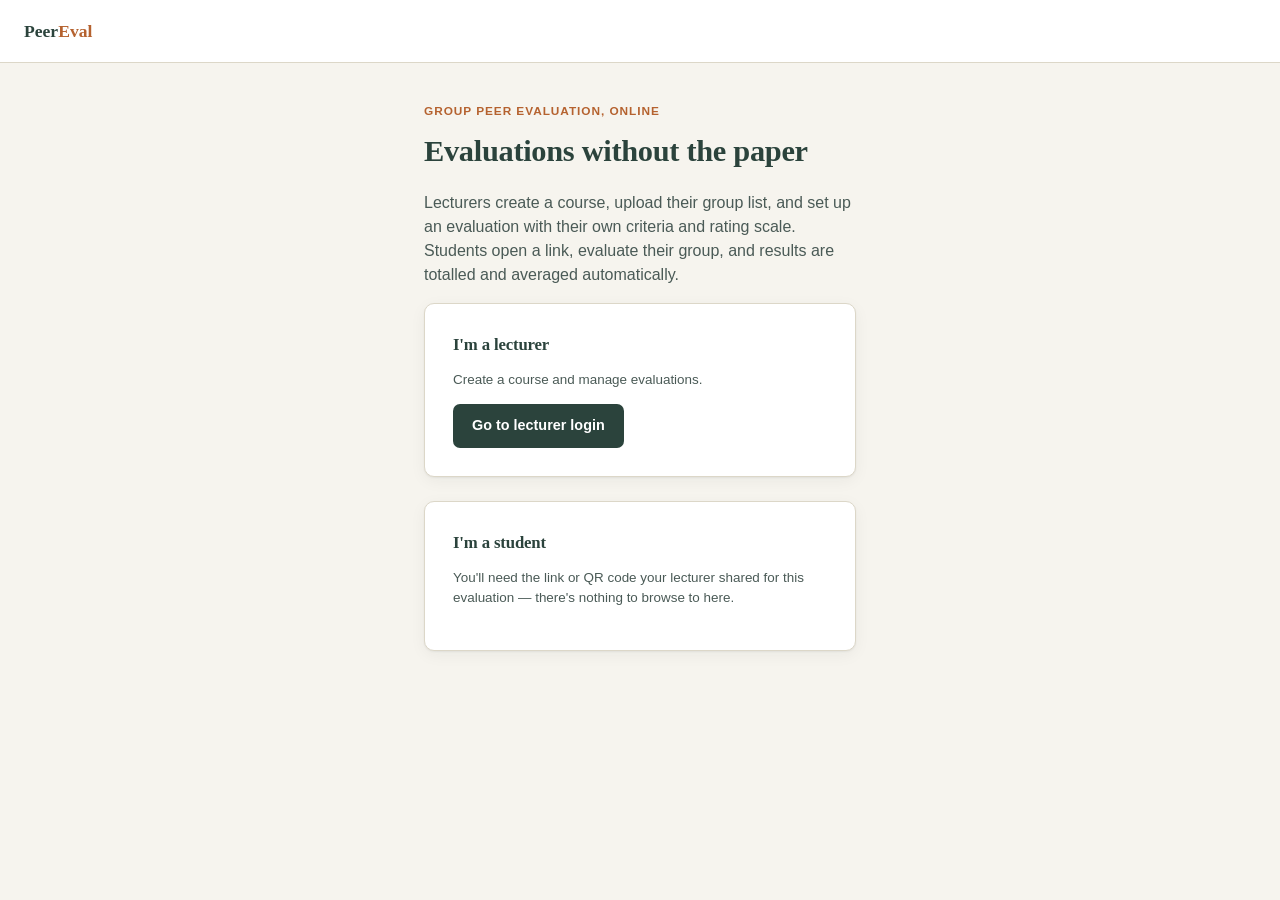
==== index.html @ 03b61951 "Initial commit: PeerEval with Grand UI" ====
<!DOCTYPE html>
<html lang="en">
<head>
<meta charset="UTF-8">
<meta name="viewport" content="width=device-width, initial-scale=1.0">
<title>Peer Eval</title>
<link rel="stylesheet" href="css/style.css">
</head>
<body>
  <div class="topbar">
    <a class="brand" href="index.html">Peer<span>Eval</span></a>
  </div>
  <div class="wrap wrap--narrow">
    <span class="eyebrow">Group peer evaluation, online</span>
    <h1>Evaluations without the paper</h1>
    <p>Lecturers create a course, upload their group list, and set up an evaluation with their own
      criteria and rating scale. Students open a link, evaluate their group, and results are
      totalled and averaged automatically.</p>

    <div class="card">
      <h3>I'm a lecturer</h3>
      <p class="hint">Create a course and manage evaluations.</p>
      <a class="btn" href="lecturer/login.html">Go to lecturer login</a>
    </div>

    <div class="card">
      <h3>I'm a student</h3>
      <p class="hint">You'll need the link or QR code your lecturer shared for this evaluation —
        there's nothing to browse to here.</p>
    </div>
  </div>
</body>
</html>
---- css/style.css ----
:root {
  --ink: #1c2422;
  --ink-soft: #4a5a56;
  --paper: #f6f4ee;
  --panel: #ffffff;
  --line: #dcd7c8;
  --moss: #3f5d54;
  --moss-deep: #2b433c;
  --clay: #b5622f;
  --clay-soft: #f0ddd0;
  --good: #3f5d54;
  --warn: #b5622f;
  --radius: 10px;
  --shadow: 0 1px 2px rgba(28, 36, 34, 0.06), 0 4px 16px rgba(28, 36, 34, 0.05);
  --font-display: "Fraunces", "Iowan Old Style", Georgia, serif;
  --font-body: "Inter", -apple-system, BlinkMacSystemFont, "Segoe UI", sans-serif;
  --font-mono: "IBM Plex Mono", ui-monospace, monospace;
}

* { box-sizing: border-box; }

html, body {
  margin: 0;
  padding: 0;
  background: var(--paper);
  color: var(--ink);
  font-family: var(--font-body);
  font-size: 16px;
  line-height: 1.5;
}

h1, h2, h3 {
  font-family: var(--font-display);
  font-weight: 600;
  letter-spacing: -0.01em;
  color: var(--moss-deep);
  margin: 0 0 0.4em 0;
}

h1 { font-size: 1.9rem; }
h2 { font-size: 1.35rem; }
h3 { font-size: 1.05rem; }

a { color: var(--moss); }

p { color: var(--ink-soft); }

.wrap {
  max-width: 880px;
  margin: 0 auto;
  padding: 40px 24px 80px;
}

.wrap--narrow { max-width: 480px; }

.topbar {
  display: flex;
  align-items: center;
  justify-content: space-between;
  padding: 18px 24px;
  border-bottom: 1px solid var(--line);
  background: var(--panel);
}

.brand {
  font-family: var(--font-display);
  font-weight: 600;
  font-size: 1.1rem;
  color: var(--moss-deep);
  text-decoration: none;
}

.brand span { color: var(--clay); }

.card {
  background: var(--panel);
  border: 1px solid var(--line);
  border-radius: var(--radius);
  box-shadow: var(--shadow);
  padding: 28px;
  margin-bottom: 24px;
}

.card + .card { margin-top: 20px; }

label {
  display: block;
  font-size: 0.82rem;
  font-weight: 600;
  color: var(--ink-soft);
  margin-bottom: 6px;
  margin-top: 16px;
  text-transform: uppercase;
  letter-spacing: 0.04em;
}
label:first-child { margin-top: 0; }

input[type="text"],
input[type="email"],
input[type="password"],
input[type="number"],
input[type="file"],
select,
textarea {
  width: 100%;
  padding: 10px 12px;
  border: 1px solid var(--line);
  border-radius: 7px;
  background: var(--paper);
  font-family: var(--font-body);
  font-size: 0.95rem;
  color: var(--ink);
}

input:focus, select:focus, textarea:focus {
  outline: 2px solid var(--moss);
  outline-offset: 1px;
}

.btn {
  display: inline-flex;
  align-items: center;
  gap: 6px;
  padding: 10px 18px;
  border-radius: 7px;
  border: 1px solid transparent;
  background: var(--moss-deep);
  color: #fff;
  font-family: var(--font-body);
  font-weight: 600;
  font-size: 0.9rem;
  cursor: pointer;
  text-decoration: none;
}
.btn:hover { background: var(--moss); }
.btn:disabled { opacity: 0.5; cursor: not-allowed; }

.btn--ghost {
  background: transparent;
  border-color: var(--line);
  color: var(--ink);
}
.btn--ghost:hover { background: var(--paper); }

.btn--clay { background: var(--clay); }
.btn--clay:hover { background: #9c5228; }

.btn--sm { padding: 6px 12px; font-size: 0.82rem; }

.row { display: flex; gap: 12px; align-items: center; }
.row--between { justify-content: space-between; }
.row--wrap { flex-wrap: wrap; }

.pill {
  display: inline-block;
  padding: 3px 10px;
  border-radius: 999px;
  font-size: 0.74rem;
  font-weight: 600;
  letter-spacing: 0.02em;
}
.pill--good { background: #e4ebe6; color: var(--moss-deep); }
.pill--warn { background: var(--clay-soft); color: #8a4620; }

.list-item {
  display: flex;
  align-items: center;
  justify-content: space-between;
  padding: 12px 0;
  border-bottom: 1px solid var(--line);
}
.list-item:last-child { border-bottom: none; }

table {
  width: 100%;
  border-collapse: collapse;
  font-size: 0.88rem;
}
th, td {
  text-align: left;
  padding: 9px 14px;
  border-bottom: 1px solid var(--line);
  white-space: nowrap;
}
th {
  font-family: var(--font-body);
  font-size: 0.72rem;
  text-transform: uppercase;
  letter-spacing: 0.04em;
  color: var(--ink-soft);
}
tr:last-child td { border-bottom: none; }

.table-scroll {
  overflow-x: auto;
  border: 1px solid var(--line);
  border-radius: 8px;
  -webkit-overflow-scrolling: touch;
}
.table-scroll table {
  border: none;
  border-collapse: separate;
  border-spacing: 0;
}
.table-scroll th, .table-scroll td { border-bottom: 1px solid var(--line); }
.table-scroll tr:last-child td { border-bottom: none; }
.table-scroll th:first-child,
.table-scroll td:first-child {
  position: sticky;
  left: 0;
  z-index: 1;
  background: var(--panel);
  box-shadow: 1px 0 0 var(--line);
  font-weight: 600;
}

.error-box {
  background: var(--clay-soft);
  border: 1px solid #e0b8a0;
  color: #8a4620;
  border-radius: 7px;
  padding: 10px 14px;
  font-size: 0.88rem;
  margin-top: 14px;
}

.hint { color: var(--ink-soft); font-size: 0.84rem; }

.eyebrow {
  font-size: 0.74rem;
  font-weight: 700;
  letter-spacing: 0.08em;
  text-transform: uppercase;
  color: var(--clay);
  margin-bottom: 8px;
  display: block;
}

.rating-table th, .rating-table td { text-align: center; }
.rating-table td:first-child, .rating-table th:first-child { text-align: left; }
.rating-table input[type="radio"] { transform: scale(1.15); }

.qr-box img {
  border: 1px solid var(--line);
  border-radius: 8px;
  padding: 12px;
  background: #fff;
}

footer.hint { text-align: center; margin-top: 40px; }

/* ---- Section nav (dedicated-sections layout) ---- */
.section-nav {
  display: flex;
  gap: 4px;
  border-bottom: 1px solid var(--line);
  margin-bottom: 24px;
  overflow-x: auto;
}

.section-nav__item {
  appearance: none;
  background: transparent;
  border: none;
  border-bottom: 2px solid transparent;
  padding: 10px 4px;
  margin-right: 22px;
  font-family: var(--font-body);
  font-weight: 600;
  font-size: 0.92rem;
  color: var(--ink-soft);
  cursor: pointer;
  white-space: nowrap;
}
.section-nav__item:hover { color: var(--ink); }
.section-nav__item.is-active {
  color: var(--moss-deep);
  border-bottom-color: var(--clay);
}

.section-panel { display: none; }
.section-panel.is-active { display: block; }

/* ---- App shell (persistent top bar w/ identity) ---- */
.appbar {
  display: flex;
  align-items: center;
  justify-content: space-between;
  padding: 18px 24px;
  border-bottom: 1px solid var(--line);
  background: var(--panel);
}
.appbar__crumbs { display: flex; align-items: center; gap: 10px; }
.appbar__crumbs .sep { color: var(--line); }
.appbar__crumbs a { text-decoration: none; font-size: 0.9rem; color: var(--ink-soft); }
.appbar__crumbs a:hover { color: var(--moss-deep); }
.appbar__crumbs .current { font-size: 0.9rem; font-weight: 600; color: var(--moss-deep); }

/* ---- Empty state ---- */
.empty-state {
  text-align: center;
  padding: 32px 16px;
  color: var(--ink-soft);
}

/* ---- Skeleton loading ---- */
.skeleton {
  background: linear-gradient(90deg, var(--paper) 25%, #eee9dd 37%, var(--paper) 63%);
  background-size: 400% 100%;
  animation: skeleton-pulse 1.4s ease infinite;
  border-radius: 6px;
  height: 14px;
}
@keyframes skeleton-pulse {
  0% { background-position: 100% 50%; }
  100% { background-position: 0 50%; }
}
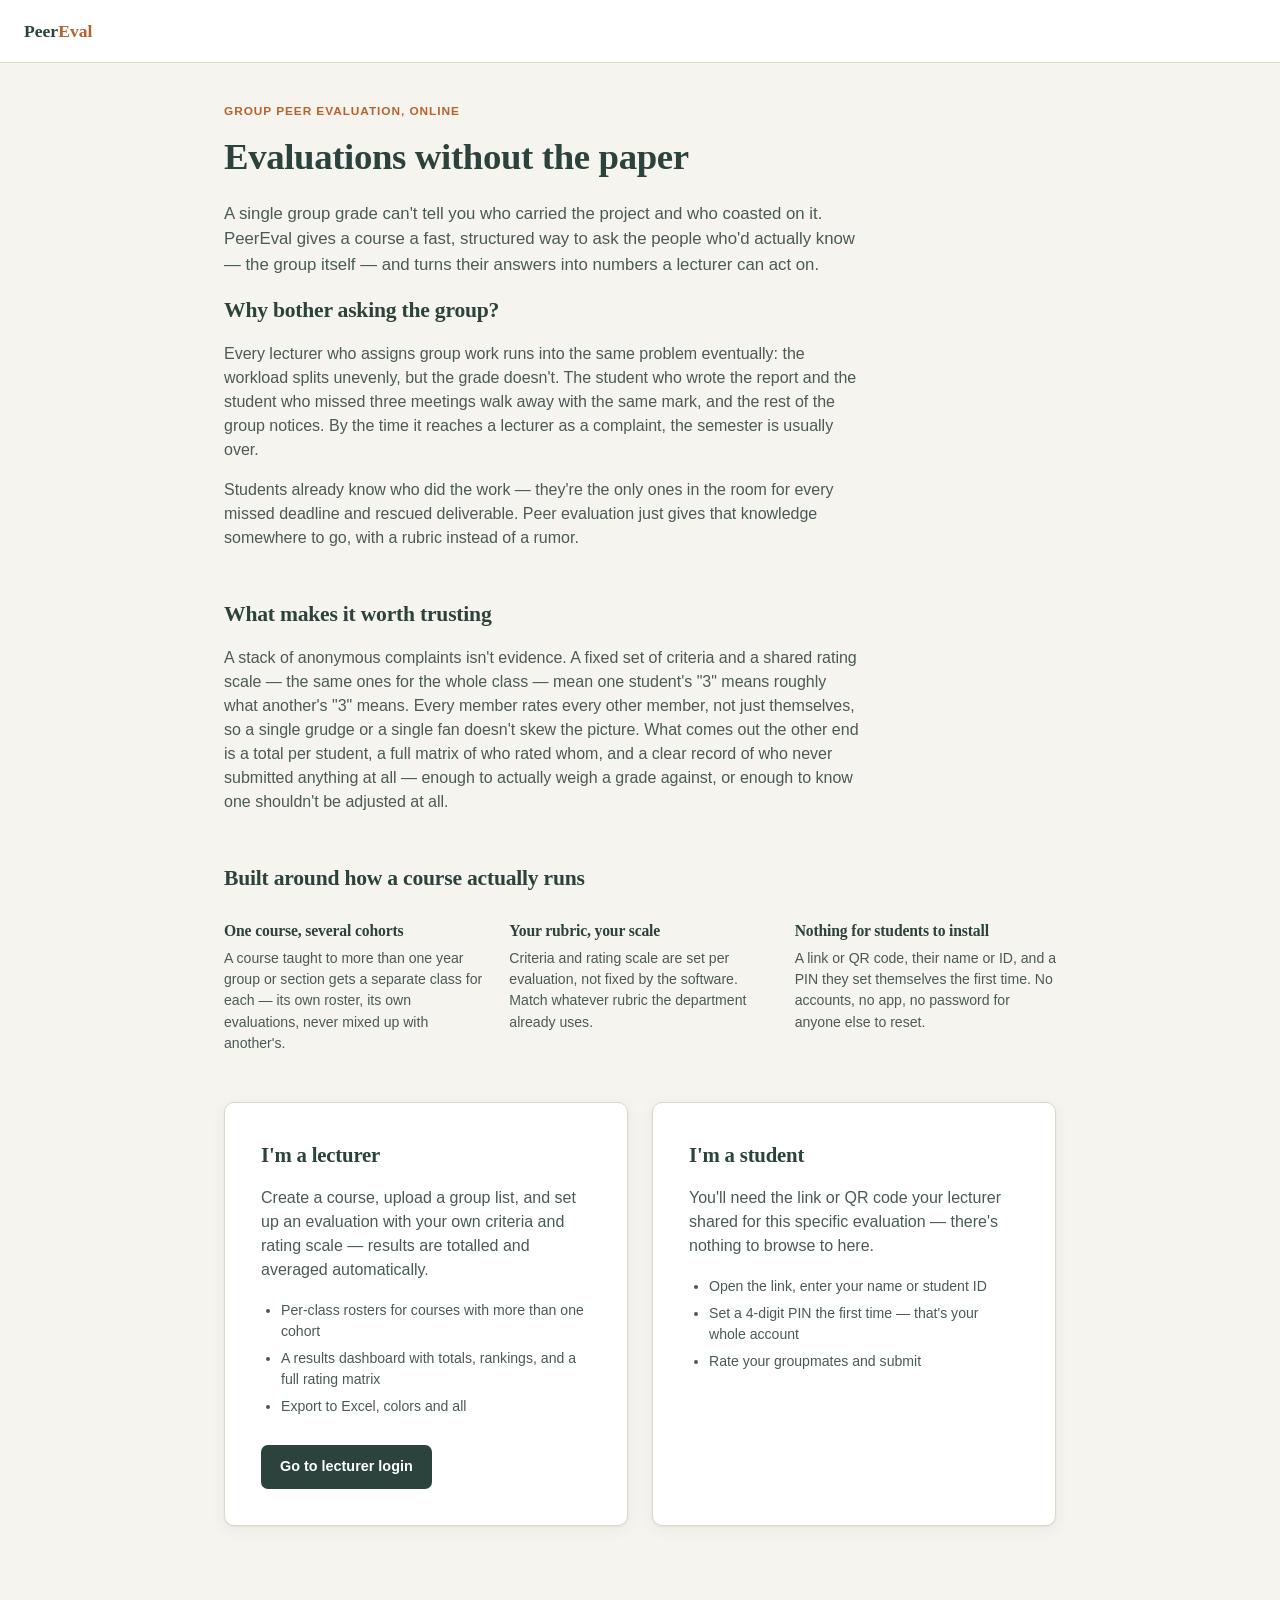
==== commit 61e63d74: "made improvemen to the landing page" ====
--- a/index.html
+++ b/index.html
@@ -3,31 +3,93 @@
 <head>
 <meta charset="UTF-8">
 <meta name="viewport" content="width=device-width, initial-scale=1.0">
-<title>Peer Eval</title>
-<link rel="stylesheet" href="css/style.css">
+<title>PeerEval — Group peer evaluation, online</title>
+<meta name="description" content="A fast, structured way for lecturers to ask a project group who actually did the work — custom rubrics, no accounts for students, results totalled automatically.">
+<link rel="stylesheet" href="css/style.css?v=20260818">
 </head>
 <body>
   <div class="topbar">
     <a class="brand" href="index.html">Peer<span>Eval</span></a>
   </div>
-  <div class="wrap wrap--narrow">
-    <span class="eyebrow">Group peer evaluation, online</span>
-    <h1>Evaluations without the paper</h1>
-    <p>Lecturers create a course, upload their group list, and set up an evaluation with their own
-      criteria and rating scale. Students open a link, evaluate their group, and results are
-      totalled and averaged automatically.</p>
+  <div class="wrap">
 
-    <div class="card">
-      <h3>I'm a lecturer</h3>
-      <p class="hint">Create a course and manage evaluations.</p>
-      <a class="btn" href="lecturer/login.html">Go to lecturer login</a>
+    <div class="landing-hero">
+      <span class="eyebrow">Group peer evaluation, online</span>
+      <h1>Evaluations without the paper</h1>
+      <p>A single group grade can't tell you who carried the project and who coasted on it.
+        PeerEval gives a course a fast, structured way to ask the people who'd actually
+        know — the group itself — and turns their answers into numbers a lecturer can act on.</p>
     </div>
 
-    <div class="card">
-      <h3>I'm a student</h3>
-      <p class="hint">You'll need the link or QR code your lecturer shared for this evaluation —
-        there's nothing to browse to here.</p>
+    <div class="section">
+      <h2>Why bother asking the group?</h2>
+      <p>Every lecturer who assigns group work runs into the same problem eventually: the
+        workload splits unevenly, but the grade doesn't. The student who wrote the report
+        and the student who missed three meetings walk away with the same mark, and the
+        rest of the group notices. By the time it reaches a lecturer as a complaint, the
+        semester is usually over.</p>
+      <p>Students already know who did the work — they're the only ones in the room for
+        every missed deadline and rescued deliverable. Peer evaluation just gives that
+        knowledge somewhere to go, with a rubric instead of a rumor.</p>
     </div>
+
+    <div class="section">
+      <h2>What makes it worth trusting</h2>
+      <p>A stack of anonymous complaints isn't evidence. A fixed set of criteria and a
+        shared rating scale — the same ones for the whole class — mean one student's "3"
+        means roughly what another's "3" means. Every member rates every other member, not
+        just themselves, so a single grudge or a single fan doesn't skew the picture. What
+        comes out the other end is a total per student, a full matrix of who rated whom,
+        and a clear record of who never submitted anything at all — enough to actually
+        weigh a grade against, or enough to know one shouldn't be adjusted at all.</p>
+    </div>
+
+    <div class="section">
+      <h2>Built around how a course actually runs</h2>
+      <div class="benefit-grid">
+        <div>
+          <h3>One course, several cohorts</h3>
+          <p>A course taught to more than one year group or section gets a separate class
+            for each — its own roster, its own evaluations, never mixed up with another's.</p>
+        </div>
+        <div>
+          <h3>Your rubric, your scale</h3>
+          <p>Criteria and rating scale are set per evaluation, not fixed by the software.
+            Match whatever rubric the department already uses.</p>
+        </div>
+        <div>
+          <h3>Nothing for students to install</h3>
+          <p>A link or QR code, their name or ID, and a PIN they set themselves the first
+            time. No accounts, no app, no password for anyone else to reset.</p>
+        </div>
+      </div>
+    </div>
+
+    <div class="section cta-grid">
+      <div class="card card--cta">
+        <h3>I'm a lecturer</h3>
+        <p>Create a course, upload a group list, and set up an evaluation with your own
+          criteria and rating scale — results are totalled and averaged automatically.</p>
+        <ul>
+          <li>Per-class rosters for courses with more than one cohort</li>
+          <li>A results dashboard with totals, rankings, and a full rating matrix</li>
+          <li>Export to Excel, colors and all</li>
+        </ul>
+        <a class="btn" href="lecturer/login.html">Go to lecturer login</a>
+      </div>
+
+      <div class="card card--cta">
+        <h3>I'm a student</h3>
+        <p>You'll need the link or QR code your lecturer shared for this specific
+          evaluation — there's nothing to browse to here.</p>
+        <ul>
+          <li>Open the link, enter your name or student ID</li>
+          <li>Set a 4-digit PIN the first time — that's your whole account</li>
+          <li>Rate your groupmates and submit</li>
+        </ul>
+      </div>
+    </div>
+
   </div>
 </body>
 </html>
--- a/css/style.css
+++ b/css/style.css
@@ -191,28 +191,24 @@
 }
 tr:last-child td { border-bottom: none; }
 
-.table-scroll {
-  overflow-x: auto;
-  border: 1px solid var(--line);
-  border-radius: 8px;
-  -webkit-overflow-scrolling: touch;
-}
-.table-scroll table {
-  border: none;
-  border-collapse: separate;
+/* Sticky "Student" column on the results averages table (#aggTable in
+   results.html/js). Uses border-collapse:separate because position:sticky
+   on th/td is unreliable under border-collapse:collapse in Chromium —
+   confirmed by screenshot testing; the header stuck without this while
+   body rows did not. */
+#aggTable {
+  border-collapse: separate !important;
   border-spacing: 0;
 }
-.table-scroll th, .table-scroll td { border-bottom: 1px solid var(--line); }
-.table-scroll tr:last-child td { border-bottom: none; }
-.table-scroll th:first-child,
-.table-scroll td:first-child {
+#aggTable th:first-child,
+#aggTable td:first-child {
   position: sticky;
   left: 0;
   z-index: 1;
-  background: var(--panel);
-  box-shadow: 1px 0 0 var(--line);
-  font-weight: 600;
-}
+  background: #fff;
+  box-shadow: 1px 0 0 rgba(15, 23, 42, 0.08);
+}
+#aggTable thead th:first-child { background: #f8fafc; }
 
 .error-box {
   background: var(--clay-soft);
@@ -224,6 +220,72 @@
   margin-top: 14px;
 }
 
+.success-box {
+  background: #e3ebe5;
+  border: 1px solid #a9c2ac;
+  color: var(--moss-deep);
+  border-radius: 7px;
+  padding: 10px 14px;
+  font-size: 0.88rem;
+  margin-top: 14px;
+}
+
+.password-field { position: relative; }
+.password-field input { padding-right: 64px; }
+.password-field .show-password-btn {
+  position: absolute;
+  right: 4px;
+  top: 50%;
+  transform: translateY(-50%);
+  background: none;
+  border: none;
+  color: var(--ink-soft);
+  font-size: 0.72rem;
+  font-weight: 700;
+  text-transform: uppercase;
+  letter-spacing: 0.03em;
+  cursor: pointer;
+  padding: 6px 8px;
+}
+.password-field .show-password-btn:hover { color: var(--ink); }
+
+.section + .section { margin-top: 48px; }
+.section h2 { margin-bottom: 14px; }
+.section > p { max-width: 640px; }
+
+.landing-hero { max-width: 640px; }
+.landing-hero h1 { font-size: 2.3rem; margin-top: 2px; }
+.landing-hero > p { font-size: 1.05rem; }
+
+.benefit-grid {
+  display: grid;
+  gap: 24px;
+  margin-top: 24px;
+}
+@media (min-width: 640px) {
+  .benefit-grid { grid-template-columns: repeat(3, 1fr); }
+}
+.benefit-grid h3 { font-size: 0.98rem; margin-bottom: 6px; }
+.benefit-grid p { font-size: 0.88rem; margin: 0; }
+
+.cta-grid {
+  display: grid;
+  gap: 24px;
+  margin-top: 24px;
+}
+@media (min-width: 720px) {
+  .cta-grid { grid-template-columns: 1fr 1fr; }
+}
+
+.card--cta { padding: 36px; margin: 0; }
+.section.cta-grid .card--cta { margin: 0; } /* 3-class selector deliberately out-specifies .card + .card's margin-top (also 2 classes, would otherwise tie/depend on source order) so the two CTA cards stay aligned in the grid instead of one sitting lower than the other */
+.card--cta h3 { font-size: 1.3rem; }
+.card--cta > p { margin-bottom: 0; }
+.card--cta .btn { margin-top: 22px; }
+.card--cta ul { margin: 18px 0 0; padding-left: 20px; color: var(--ink-soft); font-size: 0.88rem; }
+.card--cta ul li { margin-bottom: 6px; }
+
+
 .hint { color: var(--ink-soft); font-size: 0.84rem; }
 
 .eyebrow {
@@ -281,6 +343,27 @@
 .section-panel { display: none; }
 .section-panel.is-active { display: block; }
 
+/* ---- Sidebar variant of the pattern above (course.html) ----
+   The rules above are a horizontal underline tab bar (results.html's
+   Averages/Completion tabs). course.html's left-hand nav uses the same
+   .section-nav__item/.section-panel classes so initSections() can wire it
+   up unchanged, but needs a vertical, background-highlighted look instead
+   of an underline — scoped under .sidebar-nav so results.html is untouched. */
+.sidebar-nav.section-nav {
+  border-bottom: none;
+  margin-bottom: 0;
+  overflow: visible;
+}
+.sidebar-nav .section-nav__item {
+  border-bottom: none;
+  margin-right: 0;
+}
+.sidebar-nav .section-nav__item.is-active {
+  background: var(--clay-soft);
+  color: var(--clay);
+  border-bottom-color: transparent;
+}
+
 /* ---- App shell (persistent top bar w/ identity) ---- */
 .appbar {
   display: flex;
@@ -315,3 +398,63 @@
   0% { background-position: 100% 50%; }
   100% { background-position: 0 50%; }
 }
+
+/* ---- Mobile (roughly 9:16 phones, ~360-430px wide) ----
+   Applies to the plain-CSS pages (index, lecturer login, dashboard) — the
+   course/results/evaluate pages are Tailwind and already use sm:/md:
+   breakpoints, so they only need the topbar/appbar rules below since those
+   two bars are shared, hand-rolled markup rather than Tailwind components. */
+@media (max-width: 640px) {
+  .wrap {
+    padding: 24px 16px 56px;
+  }
+
+  h1 { font-size: 1.5rem; }
+  h2 { font-size: 1.2rem; }
+
+  .card {
+    padding: 20px;
+    border-radius: 12px;
+  }
+
+  .card--cta {
+    padding: 24px;
+  }
+
+  /* Appbar/topbar: brand+crumbs on their own line, actions (whoami/logout,
+     or nothing) wrap underneath instead of overflowing off-screen — this
+     was the main cause of the cramped/clipped mobile header. */
+  .topbar,
+  .appbar {
+    flex-wrap: wrap;
+    row-gap: 10px;
+    padding: 14px 16px;
+  }
+  .appbar__crumbs { flex-wrap: wrap; row-gap: 6px; }
+  .appbar .row {
+    flex-wrap: wrap;
+    width: 100%;
+    justify-content: space-between;
+  }
+  #whoami {
+    max-width: 60vw;
+    overflow: hidden;
+    text-overflow: ellipsis;
+    white-space: nowrap;
+  }
+
+  /* Primary form-submit rows (login, create course, etc.): full-width
+     button is an easier tap target and never crowds the edge of the screen. */
+  .card > .row > .btn:only-child {
+    width: 100%;
+    justify-content: center;
+  }
+
+  .list-item {
+    flex-wrap: wrap;
+    gap: 8px;
+  }
+
+  table { font-size: 0.82rem; }
+  th, td { padding: 7px 10px; }
+}
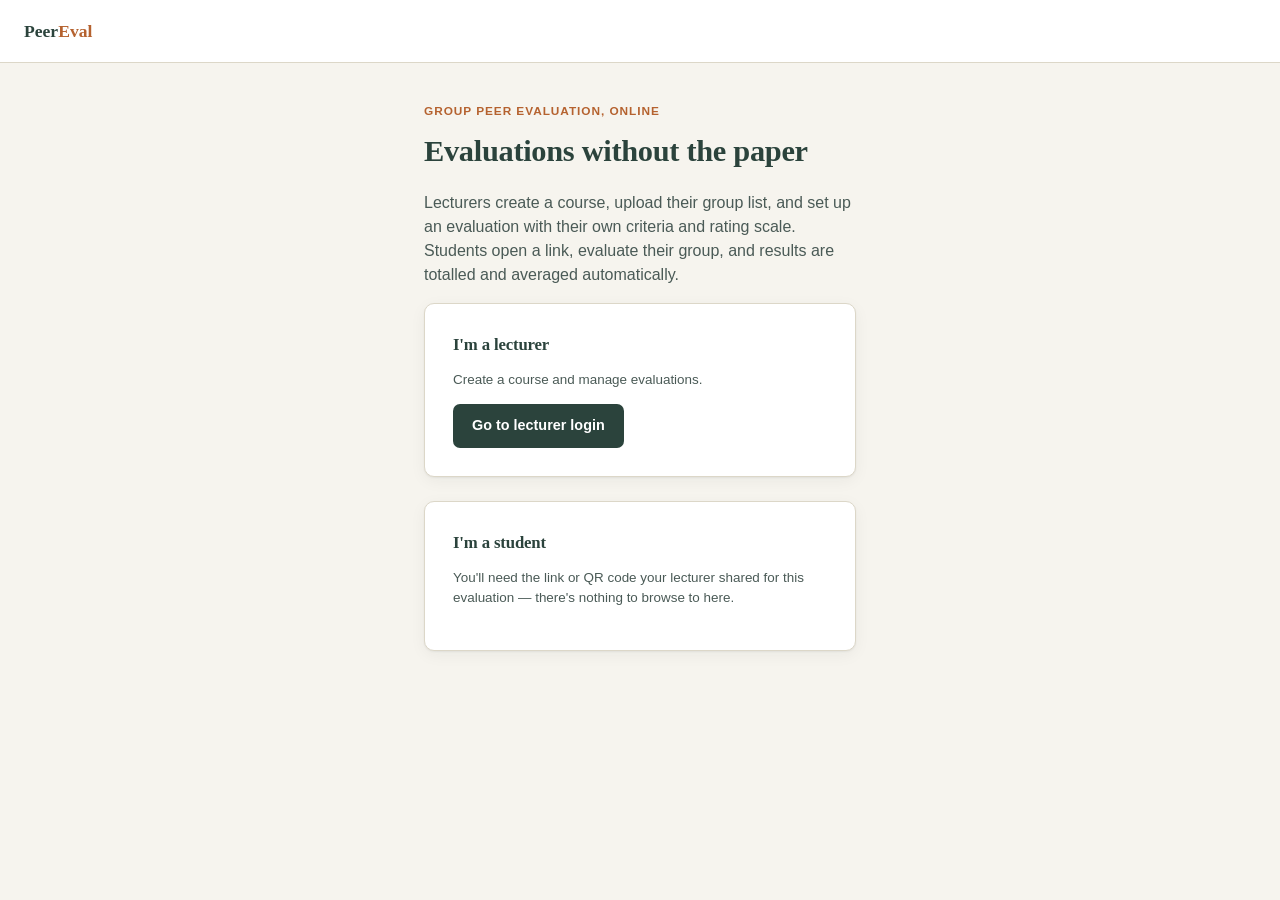
==== commit 632b5cf0: "Initial commit" ====
--- a/index.html
+++ b/index.html
@@ -3,93 +3,31 @@
 <head>
 <meta charset="UTF-8">
 <meta name="viewport" content="width=device-width, initial-scale=1.0">
-<title>PeerEval — Group peer evaluation, online</title>
-<meta name="description" content="A fast, structured way for lecturers to ask a project group who actually did the work — custom rubrics, no accounts for students, results totalled automatically.">
-<link rel="stylesheet" href="css/style.css?v=20260818">
+<title>Peer Eval</title>
+<link rel="stylesheet" href="css/style.css">
 </head>
 <body>
   <div class="topbar">
     <a class="brand" href="index.html">Peer<span>Eval</span></a>
   </div>
-  <div class="wrap">
+  <div class="wrap wrap--narrow">
+    <span class="eyebrow">Group peer evaluation, online</span>
+    <h1>Evaluations without the paper</h1>
+    <p>Lecturers create a course, upload their group list, and set up an evaluation with their own
+      criteria and rating scale. Students open a link, evaluate their group, and results are
+      totalled and averaged automatically.</p>
 
-    <div class="landing-hero">
-      <span class="eyebrow">Group peer evaluation, online</span>
-      <h1>Evaluations without the paper</h1>
-      <p>A single group grade can't tell you who carried the project and who coasted on it.
-        PeerEval gives a course a fast, structured way to ask the people who'd actually
-        know — the group itself — and turns their answers into numbers a lecturer can act on.</p>
+    <div class="card">
+      <h3>I'm a lecturer</h3>
+      <p class="hint">Create a course and manage evaluations.</p>
+      <a class="btn" href="lecturer/login.html">Go to lecturer login</a>
     </div>
 
-    <div class="section">
-      <h2>Why bother asking the group?</h2>
-      <p>Every lecturer who assigns group work runs into the same problem eventually: the
-        workload splits unevenly, but the grade doesn't. The student who wrote the report
-        and the student who missed three meetings walk away with the same mark, and the
-        rest of the group notices. By the time it reaches a lecturer as a complaint, the
-        semester is usually over.</p>
-      <p>Students already know who did the work — they're the only ones in the room for
-        every missed deadline and rescued deliverable. Peer evaluation just gives that
-        knowledge somewhere to go, with a rubric instead of a rumor.</p>
+    <div class="card">
+      <h3>I'm a student</h3>
+      <p class="hint">You'll need the link or QR code your lecturer shared for this evaluation —
+        there's nothing to browse to here.</p>
     </div>
-
-    <div class="section">
-      <h2>What makes it worth trusting</h2>
-      <p>A stack of anonymous complaints isn't evidence. A fixed set of criteria and a
-        shared rating scale — the same ones for the whole class — mean one student's "3"
-        means roughly what another's "3" means. Every member rates every other member, not
-        just themselves, so a single grudge or a single fan doesn't skew the picture. What
-        comes out the other end is a total per student, a full matrix of who rated whom,
-        and a clear record of who never submitted anything at all — enough to actually
-        weigh a grade against, or enough to know one shouldn't be adjusted at all.</p>
-    </div>
-
-    <div class="section">
-      <h2>Built around how a course actually runs</h2>
-      <div class="benefit-grid">
-        <div>
-          <h3>One course, several cohorts</h3>
-          <p>A course taught to more than one year group or section gets a separate class
-            for each — its own roster, its own evaluations, never mixed up with another's.</p>
-        </div>
-        <div>
-          <h3>Your rubric, your scale</h3>
-          <p>Criteria and rating scale are set per evaluation, not fixed by the software.
-            Match whatever rubric the department already uses.</p>
-        </div>
-        <div>
-          <h3>Nothing for students to install</h3>
-          <p>A link or QR code, their name or ID, and a PIN they set themselves the first
-            time. No accounts, no app, no password for anyone else to reset.</p>
-        </div>
-      </div>
-    </div>
-
-    <div class="section cta-grid">
-      <div class="card card--cta">
-        <h3>I'm a lecturer</h3>
-        <p>Create a course, upload a group list, and set up an evaluation with your own
-          criteria and rating scale — results are totalled and averaged automatically.</p>
-        <ul>
-          <li>Per-class rosters for courses with more than one cohort</li>
-          <li>A results dashboard with totals, rankings, and a full rating matrix</li>
-          <li>Export to Excel, colors and all</li>
-        </ul>
-        <a class="btn" href="lecturer/login.html">Go to lecturer login</a>
-      </div>
-
-      <div class="card card--cta">
-        <h3>I'm a student</h3>
-        <p>You'll need the link or QR code your lecturer shared for this specific
-          evaluation — there's nothing to browse to here.</p>
-        <ul>
-          <li>Open the link, enter your name or student ID</li>
-          <li>Set a 4-digit PIN the first time — that's your whole account</li>
-          <li>Rate your groupmates and submit</li>
-        </ul>
-      </div>
-    </div>
-
   </div>
 </body>
 </html>
--- a/css/style.css
+++ b/css/style.css
@@ -191,24 +191,28 @@
 }
 tr:last-child td { border-bottom: none; }
 
-/* Sticky "Student" column on the results averages table (#aggTable in
-   results.html/js). Uses border-collapse:separate because position:sticky
-   on th/td is unreliable under border-collapse:collapse in Chromium —
-   confirmed by screenshot testing; the header stuck without this while
-   body rows did not. */
-#aggTable {
-  border-collapse: separate !important;
+.table-scroll {
+  overflow-x: auto;
+  border: 1px solid var(--line);
+  border-radius: 8px;
+  -webkit-overflow-scrolling: touch;
+}
+.table-scroll table {
+  border: none;
+  border-collapse: separate;
   border-spacing: 0;
 }
-#aggTable th:first-child,
-#aggTable td:first-child {
+.table-scroll th, .table-scroll td { border-bottom: 1px solid var(--line); }
+.table-scroll tr:last-child td { border-bottom: none; }
+.table-scroll th:first-child,
+.table-scroll td:first-child {
   position: sticky;
   left: 0;
   z-index: 1;
-  background: #fff;
-  box-shadow: 1px 0 0 rgba(15, 23, 42, 0.08);
-}
-#aggTable thead th:first-child { background: #f8fafc; }
+  background: var(--panel);
+  box-shadow: 1px 0 0 var(--line);
+  font-weight: 600;
+}
 
 .error-box {
   background: var(--clay-soft);
@@ -220,72 +224,6 @@
   margin-top: 14px;
 }
 
-.success-box {
-  background: #e3ebe5;
-  border: 1px solid #a9c2ac;
-  color: var(--moss-deep);
-  border-radius: 7px;
-  padding: 10px 14px;
-  font-size: 0.88rem;
-  margin-top: 14px;
-}
-
-.password-field { position: relative; }
-.password-field input { padding-right: 64px; }
-.password-field .show-password-btn {
-  position: absolute;
-  right: 4px;
-  top: 50%;
-  transform: translateY(-50%);
-  background: none;
-  border: none;
-  color: var(--ink-soft);
-  font-size: 0.72rem;
-  font-weight: 700;
-  text-transform: uppercase;
-  letter-spacing: 0.03em;
-  cursor: pointer;
-  padding: 6px 8px;
-}
-.password-field .show-password-btn:hover { color: var(--ink); }
-
-.section + .section { margin-top: 48px; }
-.section h2 { margin-bottom: 14px; }
-.section > p { max-width: 640px; }
-
-.landing-hero { max-width: 640px; }
-.landing-hero h1 { font-size: 2.3rem; margin-top: 2px; }
-.landing-hero > p { font-size: 1.05rem; }
-
-.benefit-grid {
-  display: grid;
-  gap: 24px;
-  margin-top: 24px;
-}
-@media (min-width: 640px) {
-  .benefit-grid { grid-template-columns: repeat(3, 1fr); }
-}
-.benefit-grid h3 { font-size: 0.98rem; margin-bottom: 6px; }
-.benefit-grid p { font-size: 0.88rem; margin: 0; }
-
-.cta-grid {
-  display: grid;
-  gap: 24px;
-  margin-top: 24px;
-}
-@media (min-width: 720px) {
-  .cta-grid { grid-template-columns: 1fr 1fr; }
-}
-
-.card--cta { padding: 36px; margin: 0; }
-.section.cta-grid .card--cta { margin: 0; } /* 3-class selector deliberately out-specifies .card + .card's margin-top (also 2 classes, would otherwise tie/depend on source order) so the two CTA cards stay aligned in the grid instead of one sitting lower than the other */
-.card--cta h3 { font-size: 1.3rem; }
-.card--cta > p { margin-bottom: 0; }
-.card--cta .btn { margin-top: 22px; }
-.card--cta ul { margin: 18px 0 0; padding-left: 20px; color: var(--ink-soft); font-size: 0.88rem; }
-.card--cta ul li { margin-bottom: 6px; }
-
-
 .hint { color: var(--ink-soft); font-size: 0.84rem; }
 
 .eyebrow {
@@ -310,151 +248,3 @@
 }
 
 footer.hint { text-align: center; margin-top: 40px; }
-
-/* ---- Section nav (dedicated-sections layout) ---- */
-.section-nav {
-  display: flex;
-  gap: 4px;
-  border-bottom: 1px solid var(--line);
-  margin-bottom: 24px;
-  overflow-x: auto;
-}
-
-.section-nav__item {
-  appearance: none;
-  background: transparent;
-  border: none;
-  border-bottom: 2px solid transparent;
-  padding: 10px 4px;
-  margin-right: 22px;
-  font-family: var(--font-body);
-  font-weight: 600;
-  font-size: 0.92rem;
-  color: var(--ink-soft);
-  cursor: pointer;
-  white-space: nowrap;
-}
-.section-nav__item:hover { color: var(--ink); }
-.section-nav__item.is-active {
-  color: var(--moss-deep);
-  border-bottom-color: var(--clay);
-}
-
-.section-panel { display: none; }
-.section-panel.is-active { display: block; }
-
-/* ---- Sidebar variant of the pattern above (course.html) ----
-   The rules above are a horizontal underline tab bar (results.html's
-   Averages/Completion tabs). course.html's left-hand nav uses the same
-   .section-nav__item/.section-panel classes so initSections() can wire it
-   up unchanged, but needs a vertical, background-highlighted look instead
-   of an underline — scoped under .sidebar-nav so results.html is untouched. */
-.sidebar-nav.section-nav {
-  border-bottom: none;
-  margin-bottom: 0;
-  overflow: visible;
-}
-.sidebar-nav .section-nav__item {
-  border-bottom: none;
-  margin-right: 0;
-}
-.sidebar-nav .section-nav__item.is-active {
-  background: var(--clay-soft);
-  color: var(--clay);
-  border-bottom-color: transparent;
-}
-
-/* ---- App shell (persistent top bar w/ identity) ---- */
-.appbar {
-  display: flex;
-  align-items: center;
-  justify-content: space-between;
-  padding: 18px 24px;
-  border-bottom: 1px solid var(--line);
-  background: var(--panel);
-}
-.appbar__crumbs { display: flex; align-items: center; gap: 10px; }
-.appbar__crumbs .sep { color: var(--line); }
-.appbar__crumbs a { text-decoration: none; font-size: 0.9rem; color: var(--ink-soft); }
-.appbar__crumbs a:hover { color: var(--moss-deep); }
-.appbar__crumbs .current { font-size: 0.9rem; font-weight: 600; color: var(--moss-deep); }
-
-/* ---- Empty state ---- */
-.empty-state {
-  text-align: center;
-  padding: 32px 16px;
-  color: var(--ink-soft);
-}
-
-/* ---- Skeleton loading ---- */
-.skeleton {
-  background: linear-gradient(90deg, var(--paper) 25%, #eee9dd 37%, var(--paper) 63%);
-  background-size: 400% 100%;
-  animation: skeleton-pulse 1.4s ease infinite;
-  border-radius: 6px;
-  height: 14px;
-}
-@keyframes skeleton-pulse {
-  0% { background-position: 100% 50%; }
-  100% { background-position: 0 50%; }
-}
-
-/* ---- Mobile (roughly 9:16 phones, ~360-430px wide) ----
-   Applies to the plain-CSS pages (index, lecturer login, dashboard) — the
-   course/results/evaluate pages are Tailwind and already use sm:/md:
-   breakpoints, so they only need the topbar/appbar rules below since those
-   two bars are shared, hand-rolled markup rather than Tailwind components. */
-@media (max-width: 640px) {
-  .wrap {
-    padding: 24px 16px 56px;
-  }
-
-  h1 { font-size: 1.5rem; }
-  h2 { font-size: 1.2rem; }
-
-  .card {
-    padding: 20px;
-    border-radius: 12px;
-  }
-
-  .card--cta {
-    padding: 24px;
-  }
-
-  /* Appbar/topbar: brand+crumbs on their own line, actions (whoami/logout,
-     or nothing) wrap underneath instead of overflowing off-screen — this
-     was the main cause of the cramped/clipped mobile header. */
-  .topbar,
-  .appbar {
-    flex-wrap: wrap;
-    row-gap: 10px;
-    padding: 14px 16px;
-  }
-  .appbar__crumbs { flex-wrap: wrap; row-gap: 6px; }
-  .appbar .row {
-    flex-wrap: wrap;
-    width: 100%;
-    justify-content: space-between;
-  }
-  #whoami {
-    max-width: 60vw;
-    overflow: hidden;
-    text-overflow: ellipsis;
-    white-space: nowrap;
-  }
-
-  /* Primary form-submit rows (login, create course, etc.): full-width
-     button is an easier tap target and never crowds the edge of the screen. */
-  .card > .row > .btn:only-child {
-    width: 100%;
-    justify-content: center;
-  }
-
-  .list-item {
-    flex-wrap: wrap;
-    gap: 8px;
-  }
-
-  table { font-size: 0.82rem; }
-  th, td { padding: 7px 10px; }
-}
